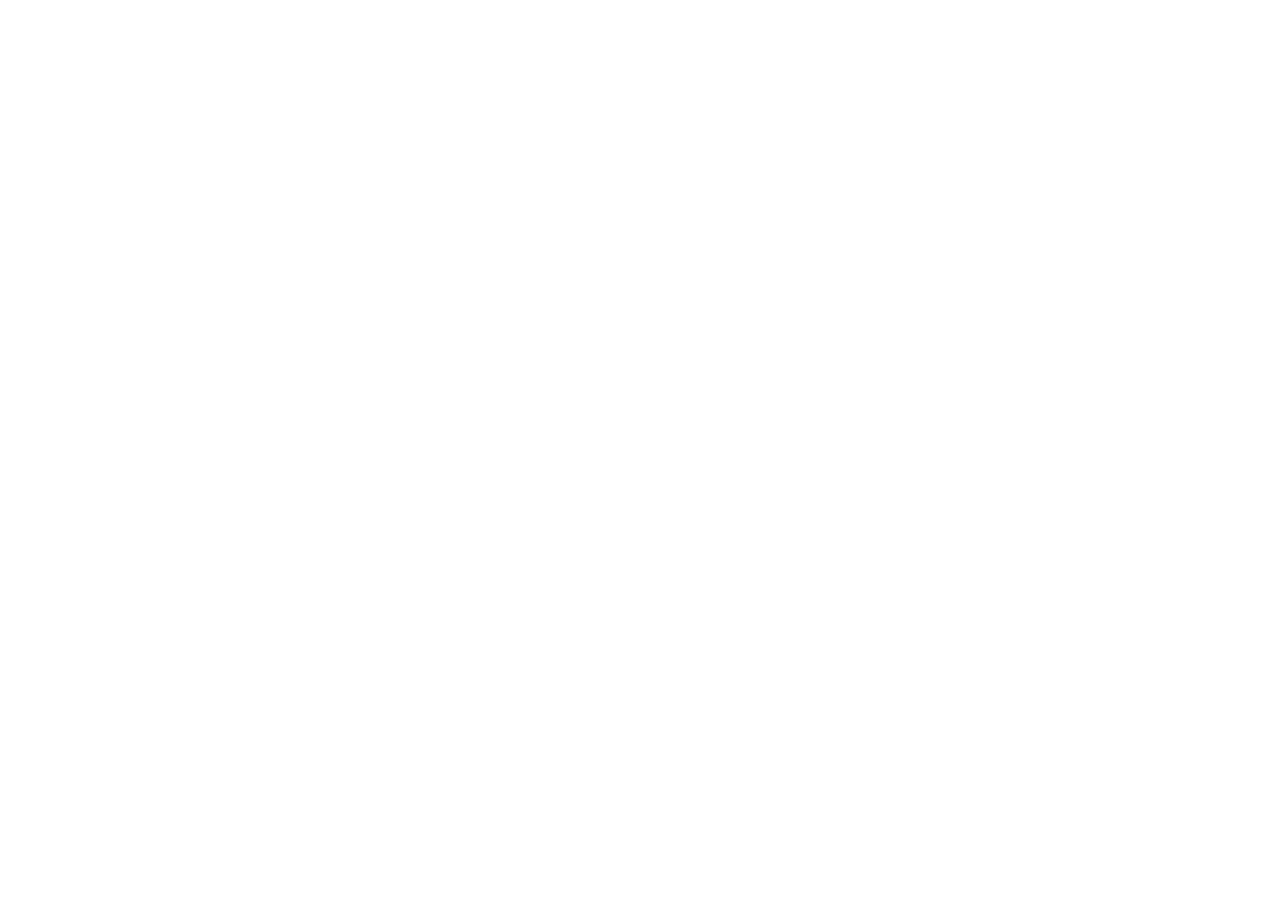
==== proj/index.html @ 13f0f6da "novo projeto" ====
<!DOCTYPE html>
<html lang="en">
<head>
    <meta charset="UTF-8">
    <meta http-equiv="X-UA-Compatible" content="IE=edge">
    <meta name="viewport" content="width=device-width, initial-scale=1.0">
    <title>Joias</title>
    <link rel="stylesheet" href="style.css">
</head>
<body>
    <header>

    </header>
    
    <main>

    </main>
    
    <footer>

    </footer>
</body>
</html>
---- proj/style.css ----
font-family: 'EB Garamond', serif;
@import url('https://fonts.googleapis.com/css2?family=EB+Garamond:wght@400;500;600;700&display=swap');

font-family: 'Open Sans', sans-serif;
@import url('https://fonts.googleapis.com/css2?family=Open+Sans:wght@400;500;600;700&display=swap');

font-family: 'Bitter', serif;
@import url('https://fonts.googleapis.com/css2?family=Bitter:wght@200;400;500;600;700&display=swap');

color: FFB6B9;
FAE3D9;
BBDED6
8AC6D1

F8C3AF
3F72AF

FCD1D1
ECE2E1
D3E0DC
AEE1E1
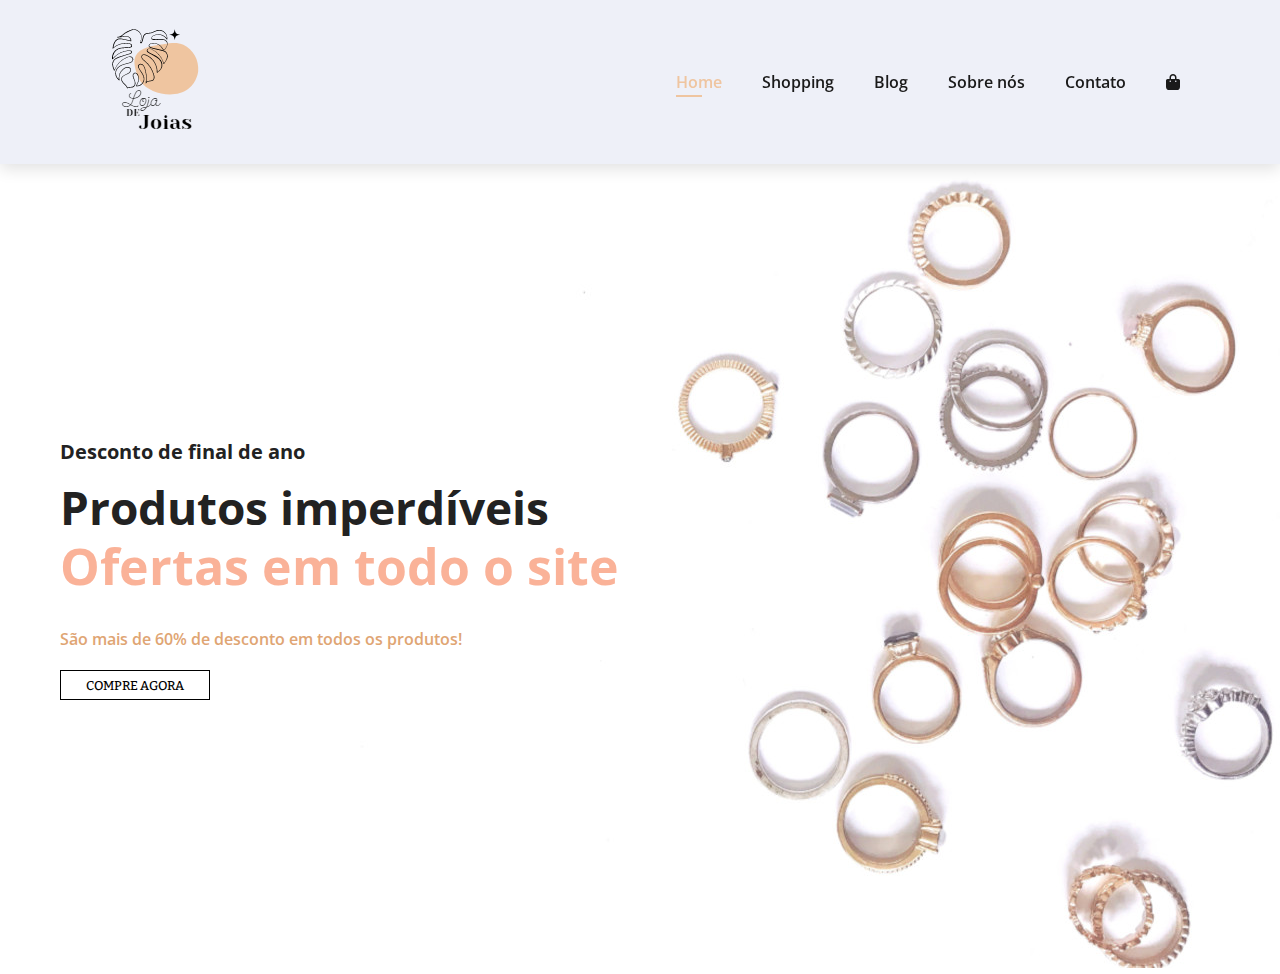
==== commit a6bb08aa: "Evolução do e-commerce" ====
--- a/proj/index.html
+++ b/proj/index.html
@@ -1,23 +1,42 @@
 <!DOCTYPE html>
-<html lang="en">
+<html lang="pt-br">
 <head>
     <meta charset="UTF-8">
     <meta http-equiv="X-UA-Compatible" content="IE=edge">
     <meta name="viewport" content="width=device-width, initial-scale=1.0">
     <title>Joias</title>
+    <link rel="stylesheet" href="https://cdnjs.cloudflare.com/ajax/libs/font-awesome/6.1.2/css/all.min.css">
     <link rel="stylesheet" href="style.css">
 </head>
 <body>
-    <header>
+    <header id="cabecalho">
+        <a href="#"><img src="imagens/logo.png" class="logo" alt="logo"></a>
 
+        <div>
+            <ul id="menu">
+                <li><a class="atual" href="index.html">Home</a></li>
+                <li><a href="shop.html">Shopping</a></li>
+                <li><a href="blog.html">Blog</a></li>
+                <li><a href="sobre.html">Sobre nós</a></li>
+                <li><a href="contato.html">Contato</a></li>
+                <li><a href="card.html"><i class="fa-solid fa-bag-shopping"></i></a></li>
+            </ul>
+        </div>
     </header>
     
-    <main>
+    <main id="principal">
+        <h4>Desconto de final de ano</h4>
+        <h2>Produtos imperdíveis</h2>
+        <h1>Ofertas em todo o site</h1>
+        <p>São mais de 60% de desconto em todos os produtos!</p>
+        <button>Compre Agora</button>
 
     </main>
     
     <footer>
 
     </footer>
+
+    <script src="script.js"></script>
 </body>
 </html>--- a/proj/style.css
+++ b/proj/style.css
@@ -1,13 +1,62 @@
-font-family: 'EB Garamond', serif;
+/* font-family: 'EB Garamond', serif; */
 @import url('https://fonts.googleapis.com/css2?family=EB+Garamond:wght@400;500;600;700&display=swap');
 
-font-family: 'Open Sans', sans-serif;
+/* font-family: 'Open Sans', sans-serif; */
 @import url('https://fonts.googleapis.com/css2?family=Open+Sans:wght@400;500;600;700&display=swap');
 
-font-family: 'Bitter', serif;
+/* font-family: 'Bitter', serif; */
 @import url('https://fonts.googleapis.com/css2?family=Bitter:wght@200;400;500;600;700&display=swap');
 
-color: FFB6B9;
+* {
+    margin: 0;
+    padding: 0;
+    box-sizing: border-box;
+    font-family: 'Open Sans', sans-serif;
+}
+
+h1 {
+    font-size: 50px;
+    line-height: 64px;
+    color: #222;
+}
+
+h2 {
+    font-size: 46px;
+    line-height: 54px;
+    color: #222;
+}
+
+h4 {
+    font-size: 20px;
+    color: #222;
+}
+
+h6 {
+    font-size: 12px;
+    font-weight: 700;
+
+}
+
+p {
+    font-size: 16px;
+    font-weight: 600;
+    color: #dfa573;
+    margin: 15px 0 20px 0;
+}
+
+.section-p1 {
+    padding: 40px 80px;
+}
+
+.section-m1 {
+    padding: 40px 0px;
+}
+
+body {
+    width: 100%;
+}
+
+/* Possiveis cores a serem usadas: FFB6B9;
 FAE3D9;
 BBDED6
 8AC6D1
@@ -18,4 +67,101 @@
 FCD1D1
 ECE2E1
 D3E0DC
-AEE1E1+AEE1E1 */
+
+/* Header inicio*/ 
+
+#cabecalho {
+    display: flex;
+    align-items: center;
+    justify-content: space-between;
+    padding: 0px 80px;
+    background-color: #e3e6f39c;
+    box-shadow: 0px 5px 15px rgba(0, 0, 0, 0.116);
+    z-index: 999; /*PROCURAR SABER O QUE FAZ */
+    /* Faz com que barra do menu fique travada e seguindo até o final do site */
+    position: sticky;
+    top: 0;
+    left: 0;
+}
+
+#menu {
+    display: flex;
+    align-items: center;
+    justify-content: center;
+}
+
+/*Sempre que for adicionada a position absolute em um filho, deve ser adicionado o position relative no pai */
+#menu li {
+    list-style: none;
+    padding: 0px 20px;
+    position: relative;
+}
+
+#menu li a { 
+    text-decoration: none;
+    font-size: 16px;
+    font-weight: 600;
+    color: #1a1a1a;
+    transition: 0.2s ease; /* Suaviza a troca de cor do hover */
+    
+}
+
+/* Classe atual cria efeitos no menu demonstrando a página atual em que se encontra o usuário */
+#menu li a:hover, 
+#menu li a.atual { 
+    color: #EFC5A0;
+
+}
+
+/* Adiciona o tracinho embaixo do nome do menu */
+#menu li a:hover::after,
+#menu li a.atual::after {
+    content: "";
+    width: 30%;
+    height: 2px;
+    background-color: #EFC5A0;
+    position: absolute;
+    bottom: -4px;
+    left: 20px;
+}
+/* Página inicial */ 
+
+#principal {
+    background-image: url('imagens/banner/banner2.1.jpg');
+    background-position: right top;
+    background-repeat: no-repeat;
+    height: 90vh;
+    width: 100%;
+    padding: 0 60px;
+    display: flex;
+    flex-direction: column;
+    align-items: flex-start;
+    justify-content: center;
+    position: relative;
+    
+}
+
+#principal h4 {
+    padding-bottom: 15px;
+}
+
+#principal h1 {
+    padding-bottom: 15px;
+    color: #fab298;
+}
+
+#principal button {
+    height: 30px;
+    width: 150px;
+    
+    font-family: 'Bitter', serif;
+    font-weight: 500;
+    color: black;
+    font-size: 0.8em;
+    text-transform: uppercase;
+    
+    background-color: transparent;
+    border: 1px solid black;
+    cursor: pointer
+}
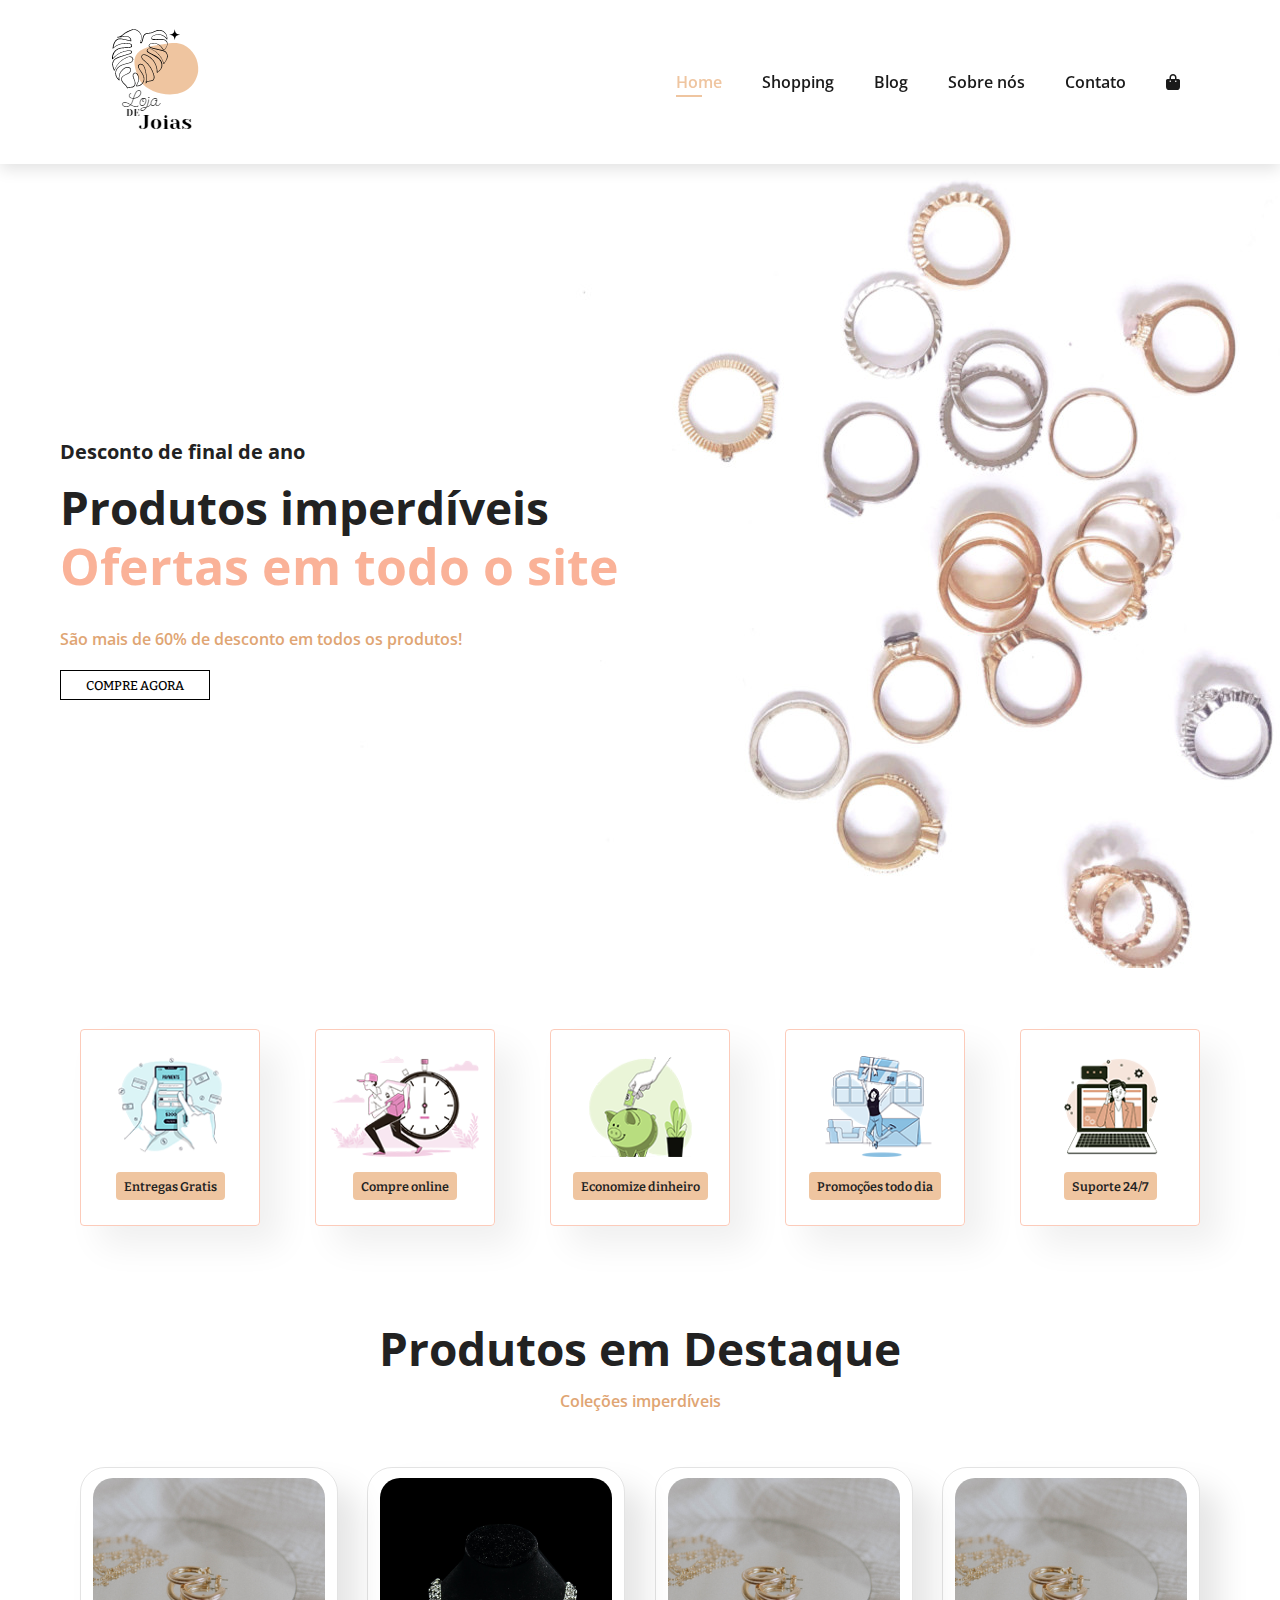
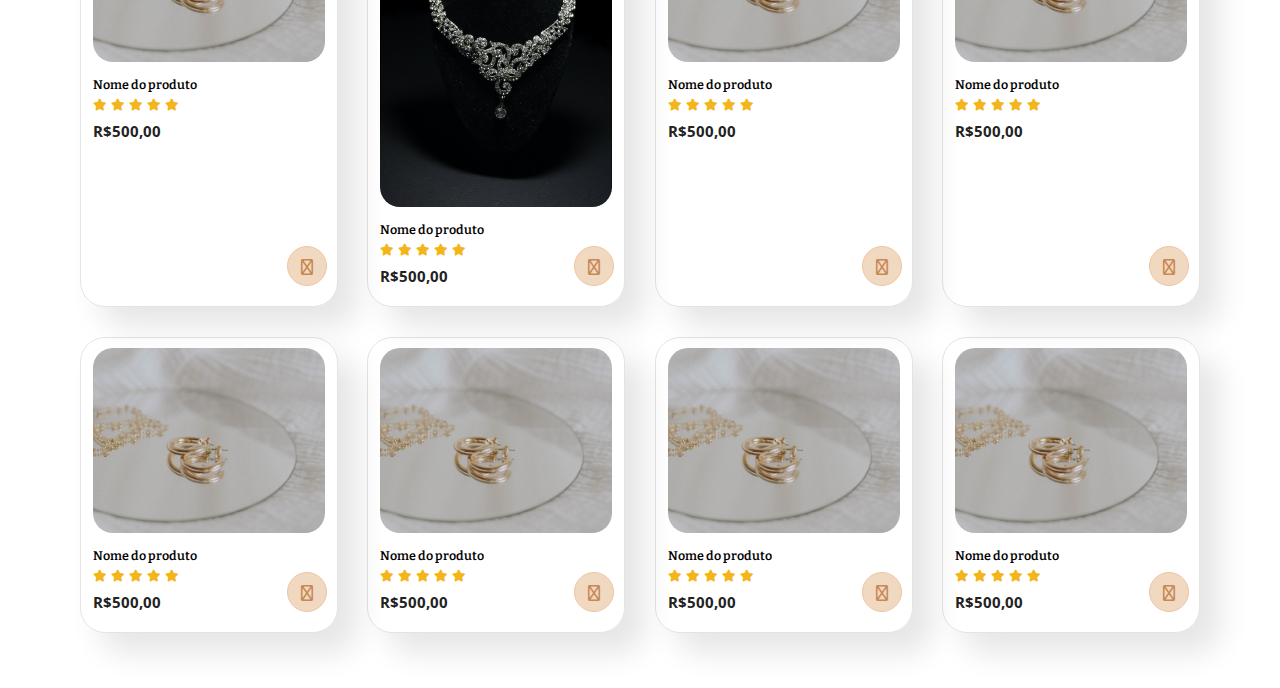
==== commit c3e20718: "atualização e-commerce" ====
--- a/proj/index.html
+++ b/proj/index.html
@@ -24,12 +24,189 @@
         </div>
     </header>
     
-    <main id="principal">
-        <h4>Desconto de final de ano</h4>
-        <h2>Produtos imperdíveis</h2>
-        <h1>Ofertas em todo o site</h1>
-        <p>São mais de 60% de desconto em todos os produtos!</p>
-        <button>Compre Agora</button>
+    <main>
+        <!-- Section destinada ao título principal e imagem principal -->
+        <section id="prin-01">
+            <h4>Desconto de final de ano</h4>
+            <h2>Produtos imperdíveis</h2>
+            <h1>Ofertas em todo o site</h1>
+            <p>São mais de 60% de desconto em todos os produtos!</p>
+            <button>Compre Agora</button>
+        </section>
+        <!-- Section destinada as características da loja -->
+        <section id="prin-02" class="section-p1">
+            <div class="carac-box">
+                <img src="imagens/features/f1.png" alt="">
+                <h6>Entregas Gratis</h6>
+            </div>
+            <div class="carac-box">
+                <img src="imagens/features/f2.png" alt="">
+                <h6>Compre online</h6>
+            </div>
+            <div class="carac-box">
+                <img src="imagens/features/f3.png" alt="">
+                <h6>Economize dinheiro</h6>
+            </div>
+            <div class="carac-box">
+                <img src="imagens/features/f4.png" alt="">
+                <h6>Promoções todo dia</h6>
+            </div>
+            <div class="carac-box">
+                <img src="imagens/features/f6.png" alt="">
+                <h6>Suporte 24/7</h6>
+            </div>
+        </section>
+        <!-- Section destinada aos produtos em destaque -->
+        <section id="produto-1" class="section-p1">
+            <h2>Produtos em Destaque</h2>
+            <p>Coleções imperdíveis</p>
+            <div class="prod-container">
+                <div class="prod">
+                    <img src="imagens/product/earring/e1.jpg" alt="">
+                    <div class="desc">
+                        <!-- <span>marca do produto </span> -->
+                        <h6>Nome do produto</h6>
+                        <!-- Div destinada aos ícones de estrela -->
+                        <div class="estrela">
+                            <i class="fas fa-star"></i>
+                            <i class="fas fa-star"></i>
+                            <i class="fas fa-star"></i>
+                            <i class="fas fa-star"></i>
+                            <i class="fas fa-star"></i>
+                        </div>
+                        <h4>R$500,00</h4>
+                    </div>
+                    <!-- Ícone para comprar -->
+                    <a href="#"><i class="fa-solid fa-bag-shopping card"></i></a>
+                </div>
+                <div class="prod">
+                    <img src="imagens/product/necklace/n1.jpg" alt="">
+                    <div class="desc">
+                        <!-- <span>marca do produto </span> -->
+                        <h6>Nome do produto</h6>
+                        <!-- Div destinada aos ícones de estrela -->
+                        <div class="estrela">
+                            <i class="fas fa-star"></i>
+                            <i class="fas fa-star"></i>
+                            <i class="fas fa-star"></i>
+                            <i class="fas fa-star"></i>
+                            <i class="fas fa-star"></i>
+                        </div>
+                        <h4>R$500,00</h4>
+                    </div>
+                    <!-- Ícone para comprar -->
+                    <a href="#"><i class="fa-solid fa-bag-shopping card"></i></a>
+                </div>
+                <div class="prod">
+                    <img src="imagens/product/earring/e1.jpg" alt="">
+                    <div class="desc">
+                        <!-- <span>marca do produto </span> -->
+                        <h6>Nome do produto</h6>
+                        <!-- Div destinada aos ícones de estrela -->
+                        <div class="estrela">
+                            <i class="fas fa-star"></i>
+                            <i class="fas fa-star"></i>
+                            <i class="fas fa-star"></i>
+                            <i class="fas fa-star"></i>
+                            <i class="fas fa-star"></i>
+                        </div>
+                        <h4>R$500,00</h4>
+                    </div>
+                    <!-- Ícone para comprar -->
+                    <a href="#"><i class="fa-solid fa-bag-shopping card"></i></a>
+                </div>
+                <div class="prod">
+                    <img src="imagens/product/earring/e1.jpg" alt="">
+                    <div class="desc">
+                        <!-- <span>marca do produto </span> -->
+                        <h6>Nome do produto</h6>
+                        <!-- Div destinada aos ícones de estrela -->
+                        <div class="estrela">
+                            <i class="fas fa-star"></i>
+                            <i class="fas fa-star"></i>
+                            <i class="fas fa-star"></i>
+                            <i class="fas fa-star"></i>
+                            <i class="fas fa-star"></i>
+                        </div>
+                        <h4>R$500,00</h4>
+                    </div>
+                    <!-- Ícone para comprar -->
+                    <a href="#"><i class="fa-solid fa-bag-shopping card"></i></a>
+                </div>
+                <div class="prod">
+                    <img src="imagens/product/earring/e1.jpg" alt="">
+                    <div class="desc">
+                        <!-- <span>marca do produto </span> -->
+                        <h6>Nome do produto</h6>
+                        <!-- Div destinada aos ícones de estrela -->
+                        <div class="estrela">
+                            <i class="fas fa-star"></i>
+                            <i class="fas fa-star"></i>
+                            <i class="fas fa-star"></i>
+                            <i class="fas fa-star"></i>
+                            <i class="fas fa-star"></i>
+                        </div>
+                        <h4>R$500,00</h4>
+                    </div>
+                    <!-- Ícone para comprar -->
+                    <a href="#"><i class="fa-solid fa-bag-shopping card"></i></a>
+                </div>
+                <div class="prod">
+                    <img src="imagens/product/earring/e1.jpg" alt="">
+                    <div class="desc">
+                        <!-- <span>marca do produto </span> -->
+                        <h6>Nome do produto</h6>
+                        <!-- Div destinada aos ícones de estrela -->
+                        <div class="estrela">
+                            <i class="fas fa-star"></i>
+                            <i class="fas fa-star"></i>
+                            <i class="fas fa-star"></i>
+                            <i class="fas fa-star"></i>
+                            <i class="fas fa-star"></i>
+                        </div>
+                        <h4>R$500,00</h4>
+                    </div>
+                    <!-- Ícone para comprar -->
+                    <a href="#"><i class="fa-solid fa-bag-shopping card"></i></a>
+                </div>
+                <div class="prod">
+                    <img src="imagens/product/earring/e1.jpg" alt="">
+                    <div class="desc">
+                        <!-- <span>marca do produto </span> -->
+                        <h6>Nome do produto</h6>
+                        <!-- Div destinada aos ícones de estrela -->
+                        <div class="estrela">
+                            <i class="fas fa-star"></i>
+                            <i class="fas fa-star"></i>
+                            <i class="fas fa-star"></i>
+                            <i class="fas fa-star"></i>
+                            <i class="fas fa-star"></i>
+                        </div>
+                        <h4>R$500,00</h4>
+                    </div>
+                    <!-- Ícone para comprar -->
+                    <a href="#"><i class="fa-solid fa-bag-shopping card"></i></a>
+                </div>
+                <div class="prod">
+                    <img src="imagens/product/earring/e1.jpg" alt="">
+                    <div class="desc">
+                        <!-- <span>marca do produto </span> -->
+                        <h6>Nome do produto</h6>
+                        <!-- Div destinada aos ícones de estrela -->
+                        <div class="estrela">
+                            <i class="fas fa-star"></i>
+                            <i class="fas fa-star"></i>
+                            <i class="fas fa-star"></i>
+                            <i class="fas fa-star"></i>
+                            <i class="fas fa-star"></i>
+                        </div>
+                        <h4>R$500,00</h4>
+                    </div>
+                    <!-- Ícone para comprar -->
+                    <a href="#"><i class="fa-solid fa-bag-shopping card"></i></a>
+                </div>
+            </div>
+        </section>
 
     </main>
     
--- a/proj/style.css
+++ b/proj/style.css
@@ -32,9 +32,9 @@
 }
 
 h6 {
-    font-size: 12px;
-    font-weight: 700;
-
+    font-size: 12.5px;
+    font-weight: 600;
+    font-family: 'Bitter', serif;
 }
 
 p {
@@ -76,7 +76,7 @@
     align-items: center;
     justify-content: space-between;
     padding: 0px 80px;
-    background-color: #e3e6f39c;
+    background-color: white; /* Possível cor: #e3e6f3e1*/
     box-shadow: 0px 5px 15px rgba(0, 0, 0, 0.116);
     z-index: 999; /*PROCURAR SABER O QUE FAZ */
     /* Faz com que barra do menu fique travada e seguindo até o final do site */
@@ -125,9 +125,9 @@
     bottom: -4px;
     left: 20px;
 }
-/* Página inicial */ 
-
-#principal {
+
+/* Título principal e foto de background */ 
+#prin-01 {
     background-image: url('imagens/banner/banner2.1.jpg');
     background-position: right top;
     background-repeat: no-repeat;
@@ -142,16 +142,16 @@
     
 }
 
-#principal h4 {
+#prin-01 h4 {
     padding-bottom: 15px;
 }
 
-#principal h1 {
+#prin-01 h1 {
     padding-bottom: 15px;
     color: #fab298;
 }
 
-#principal button {
+#prin-01 button {
     height: 30px;
     width: 150px;
     
@@ -165,3 +165,133 @@
     border: 1px solid black;
     cursor: pointer
 }
+
+/* Box de características da loja */
+#prin-02 {
+    display: flex;
+    align-items: center;
+    justify-content: space-between;
+    flex-wrap: wrap;
+}
+
+#prin-02 .carac-box {
+    width: 180px;
+    text-align: center;
+    padding: 25px 15px;
+    box-shadow: 20px 20px 34px rgba(0, 0, 0, 0.062);
+    border: 1px solid #fab298ab;
+    border-radius: 4px;
+    margin: 15px 0px;
+}
+
+#prin-02 .carac-box:hover {
+    box-shadow: 10px 10px 54px #fab29867;
+}
+/* Responsividade das imagens dos cads */
+#prin-02 .carac-box img {
+    width: 100%;
+    margin-bottom: 10px;
+}
+
+/*Estilo das boxes */
+#prin-02 .carac-box h6{
+    display: inline-block;
+    padding: 9px 8px 6px 8px;
+    line-height: 1;
+    border-radius: 4px;
+    background-color: #EFC5A0;
+    color: rgb(34, 34, 34);
+}
+
+/* Adiciona background de acordo com a ordem dentro do parenteses, que segue a ordem de divs no HTML 
+#prin-02 .carac-box:nth-child(2) h6 {
+    background-color: black;
+}
+
+#prin-02 .carac-box:nth-child(3) h6 {
+    background-color: black;
+}
+
+#prin-02 .carac-box:nth-child(4) h6 {
+    background-color: black;
+}
+
+#prin-02 .carac-box:nth-child(5) h6 {
+    background-color: black;
+}
+*/
+
+#produto-1 {
+    text-align: center;
+    
+}
+
+#produto-1 .prod-container {
+    display: flex;
+    justify-content: space-between;
+    padding-top: 20px;
+    flex-wrap: wrap;
+}
+
+#produto-1 .prod {
+    position: relative;
+    width: 23%;
+    min-width: 250px;
+    padding: 10px 12px;
+    border: 1px solid rgba(0, 0, 0, 0.110);
+    border-radius: 25px;
+    cursor: pointer;
+    box-shadow: 20px 20px 30px rgba(0, 0, 0, 0.1);
+    margin: 15px 0px;
+    transition: 0.2s ease;
+}
+
+#produto-1 .prod:hover {
+    box-shadow: 20px 20px 30px rgba(0, 0, 0, 0.2); 
+}
+/* Responsividade na imagem, independente do tamanho dela */
+#produto-1 .prod img {
+    width: 100%;
+    border-radius: 20px;
+}
+
+#produto-1 .prod .desc {
+    text-align: start;
+    padding: 10px 0px;
+}
+
+/* #produto-1 .prod .desc span {
+    color: black;
+    font-size: 12px;
+} */
+
+#produto-1 .prod .desc h5 {
+    padding-top: 7px;
+    color: #1a1a1a;
+    font-size: 14px;
+}
+/* Estilo para o ícone de estrela */
+#produto-1 .prod .desc i {
+    font-size: 12px;
+    color: rgb(243, 181, 25);
+}
+/* Estilo para o h4 da descrição */
+#produto-1 .prod .desc h4 {
+    padding-top: 7px;
+    font-size: 15px;
+    font-weight: 700;
+}
+/* Estilo para ícone de compra */
+#produto-1 .prod .card {
+    width: 40px;
+    height: 40px;
+    line-height: 40px;
+    border-radius: 50px;
+    background-color: #dfa67371;
+    font-weight: 500;
+    color: #c78851;
+    border: 1px solid #EFC5A0;
+    position: absolute;
+    bottom: 20px;
+    right: 10px;
+}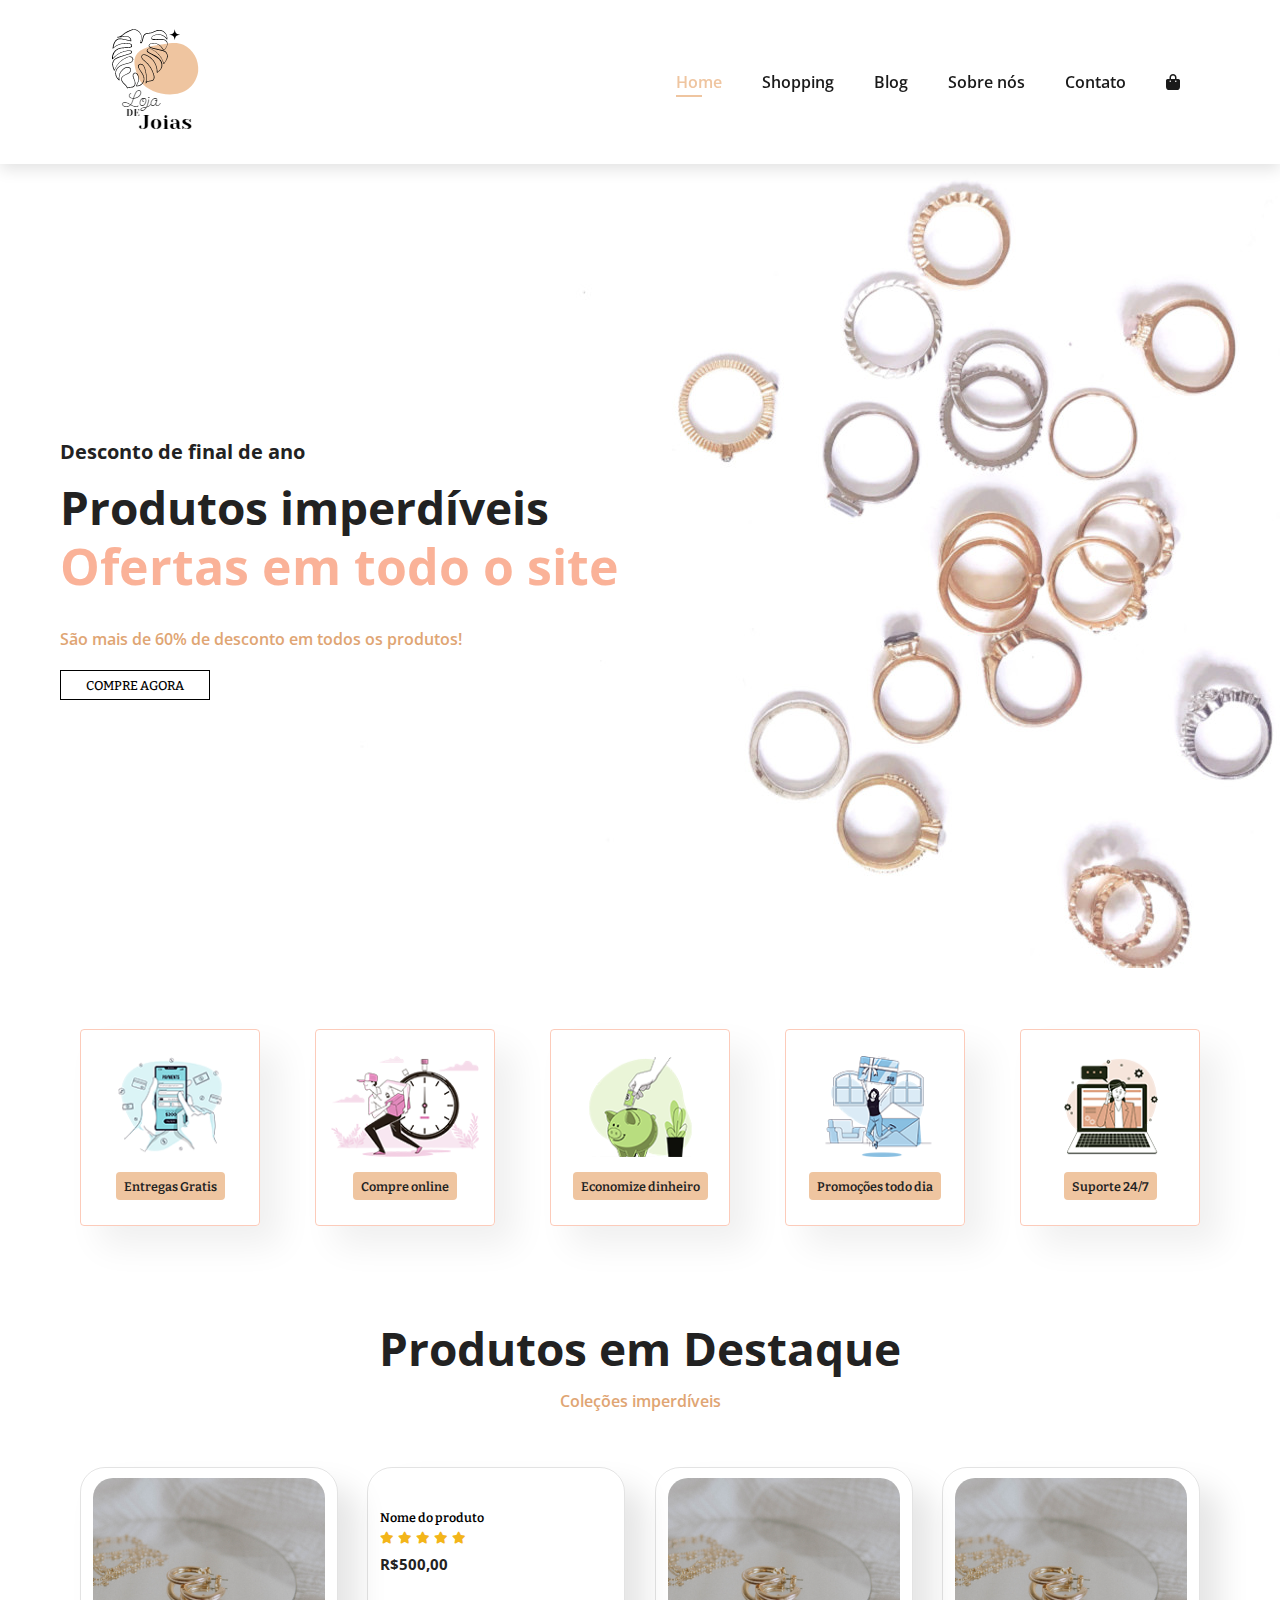
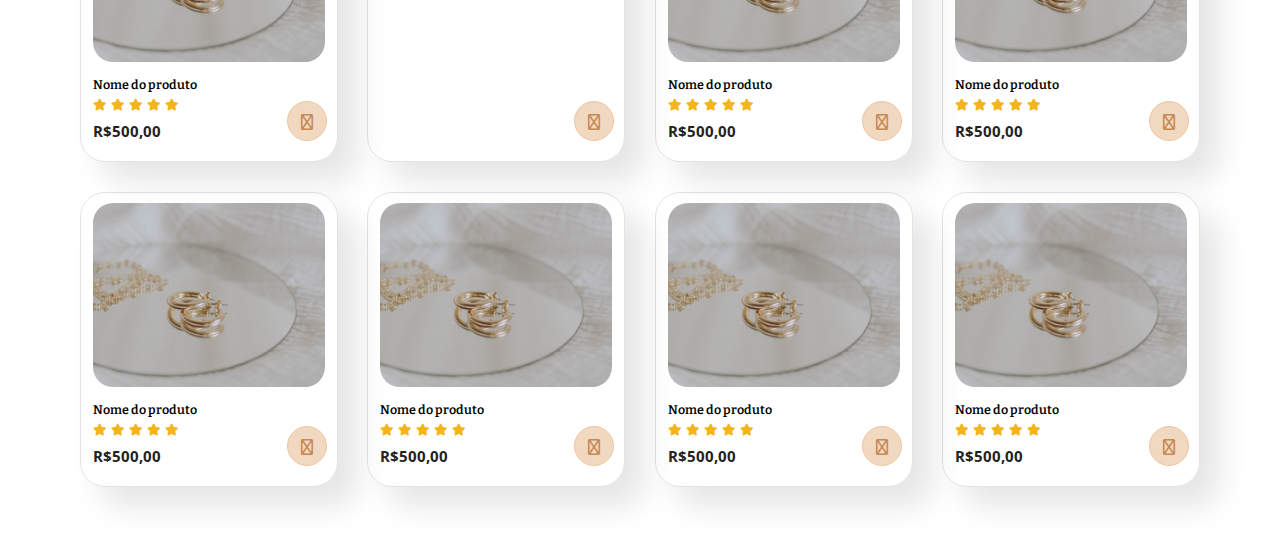
==== commit 6cf5a044: "Update index.html" ====
--- a/proj/index.html
+++ b/proj/index.html
@@ -80,7 +80,7 @@
                     <a href="#"><i class="fa-solid fa-bag-shopping card"></i></a>
                 </div>
                 <div class="prod">
-                    <img src="imagens/product/necklace/n1.jpg" alt="">
+                    <img src="imagens/product/necklace/e1.jpg" alt="">
                     <div class="desc">
                         <!-- <span>marca do produto </span> -->
                         <h6>Nome do produto</h6>
